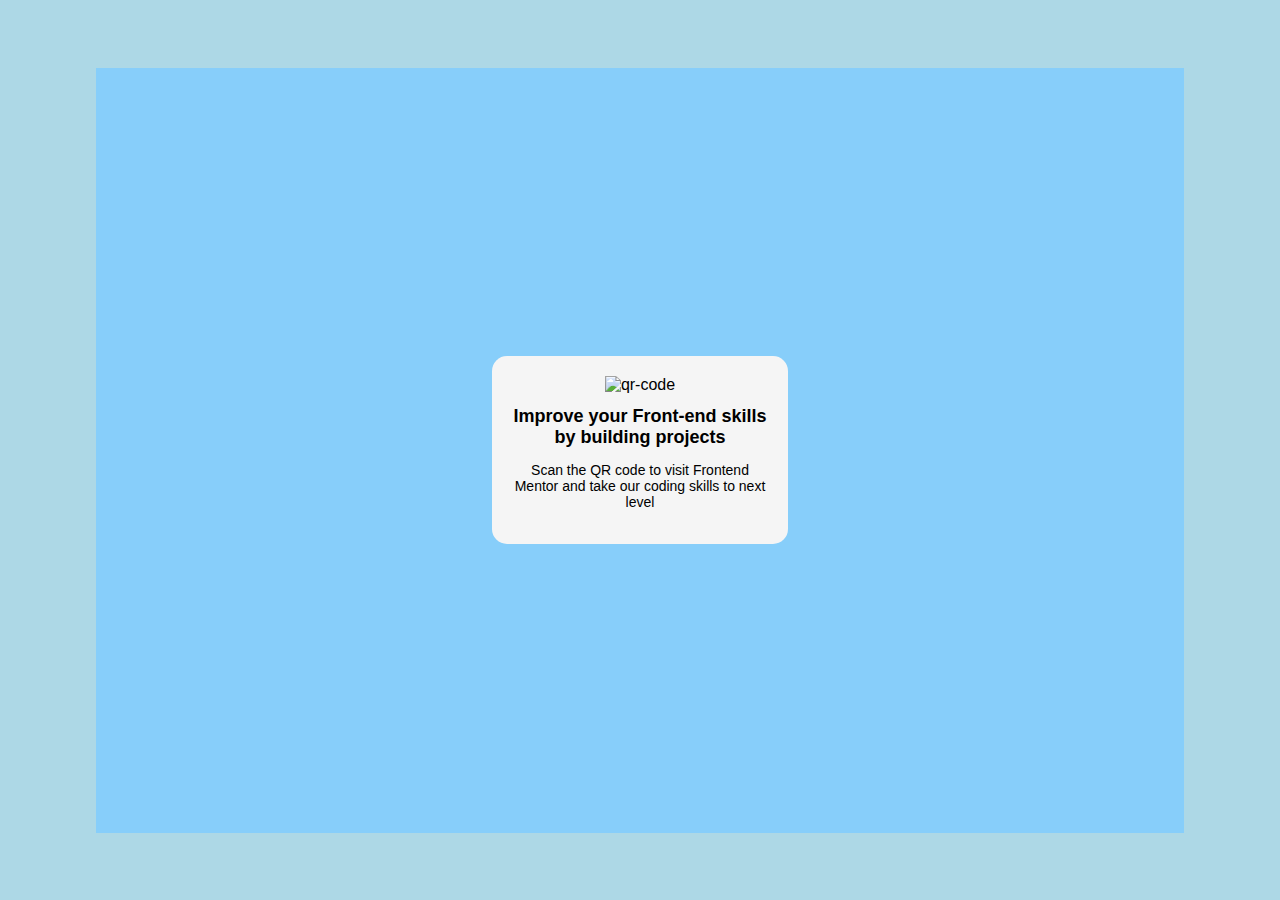
==== index.html @ 5e025c7c "Add files via upload" ====
<!DOCTYPE html>
<html lang="en">
  <head>
    <meta charset="UTF-8" />
    <meta name="viewport" content="width=device-width, initial-scale=1.0" />
    <title>Qr Code Component</title>
    <link rel="stylesheet" href="styles.css" />
  </head>
  <body>
    <div class="Container">
      <div class="Card-Container">
        <div class="Card">
          <img src="/Qr-Code/image-qr-code.png" alt="qr-code" class="qr-code" />
          <h1>
            <strong>Improve your Front-end skills by building projects</strong>
          </h1>
          <p>
            Scan the QR code to visit Frontend Mentor and take our coding skills
            to next level
          </p>
        </div>
      </div>
    </div>
  </body>
</html>
---- styles.css ----
body {
    margin: 0;
    overflow: hidden;
    background-color: lightblue;
    font-family: Arial, sans-serif;
  }
  
  h1 {
    font-size: 18px;
  }
  
  p {
    font-size: 14px;
  }
  
  .Container {
    width: 100vw; /* 100% of viewport width */
    height: 100vh; /* 100% of viewport height */
    display: flex;
    align-items: center;
    justify-content: center;
    /* Other styles like position, padding, margin, etc. can be added as needed */
  }
  
  .Card {
    border-radius: 15px;
    background-color: whitesmoke;
    width: 20vw;
    /* align-items: center; align horizontally the flex items inside the flex container*/
    text-align: center; /* align the text/images horizontally within the flex items*/
    padding: 20px;
    max-width: 400px;
  }
  
  .Card-Container {
    background-color: lightskyblue;
    justify-content: center;
    align-items: center;
    display: flex;
    width: 85vw;
    height: 85vh;
  }
  
  .qr-code {
    width: 100%;
    height: auto;
  }
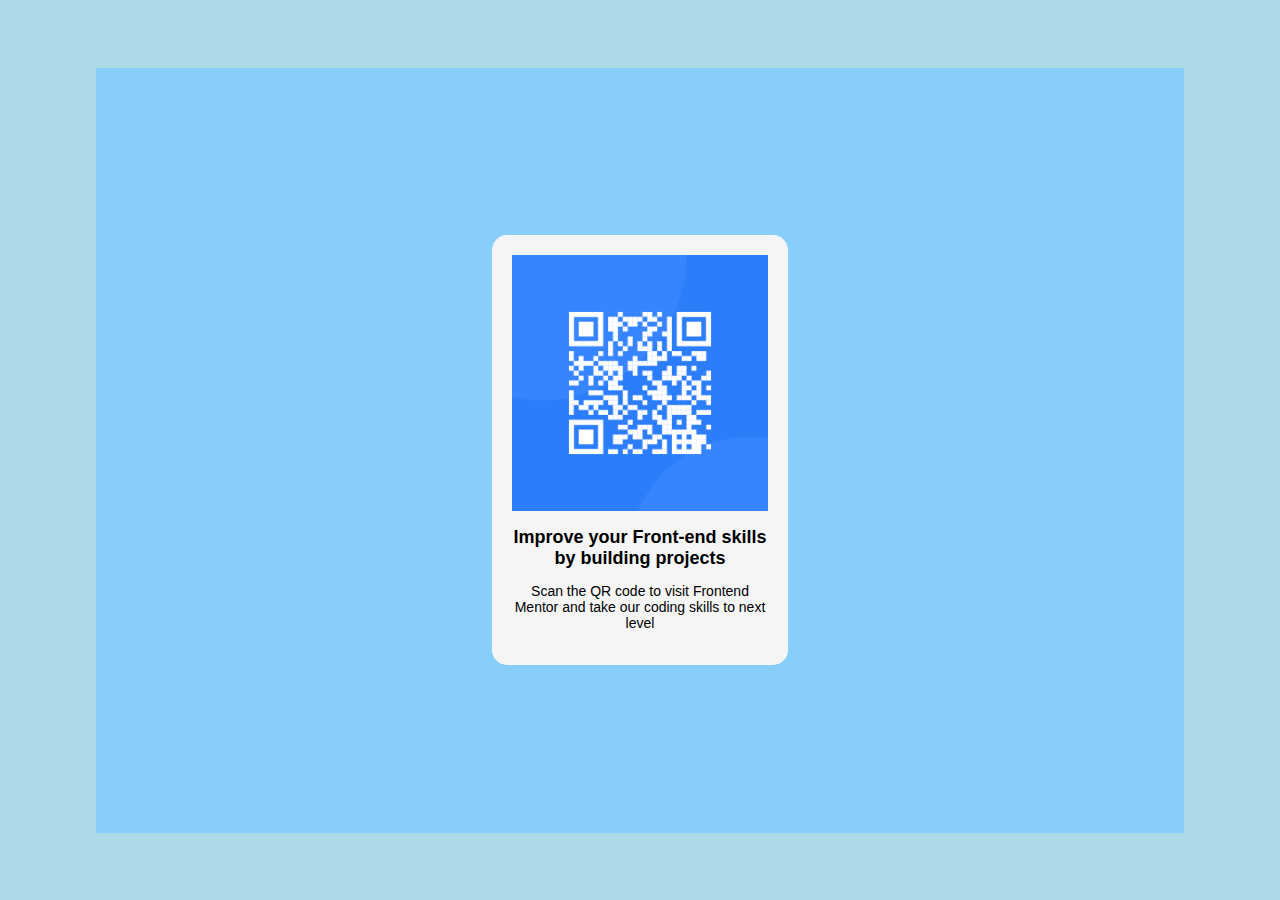
==== commit c6320da4: "Update index.html" ====
--- a/index.html
+++ b/index.html
@@ -10,7 +10,7 @@
     <div class="Container">
       <div class="Card-Container">
         <div class="Card">
-          <img src="/Qr-Code/image-qr-code.png" alt="qr-code" class="qr-code" />
+          <img src="Test Website/image-qr-code.png" alt="qr-code" class="qr-code" />
           <h1>
             <strong>Improve your Front-end skills by building projects</strong>
           </h1>
@@ -22,4 +22,4 @@
       </div>
     </div>
   </body>
-</html>+</html>
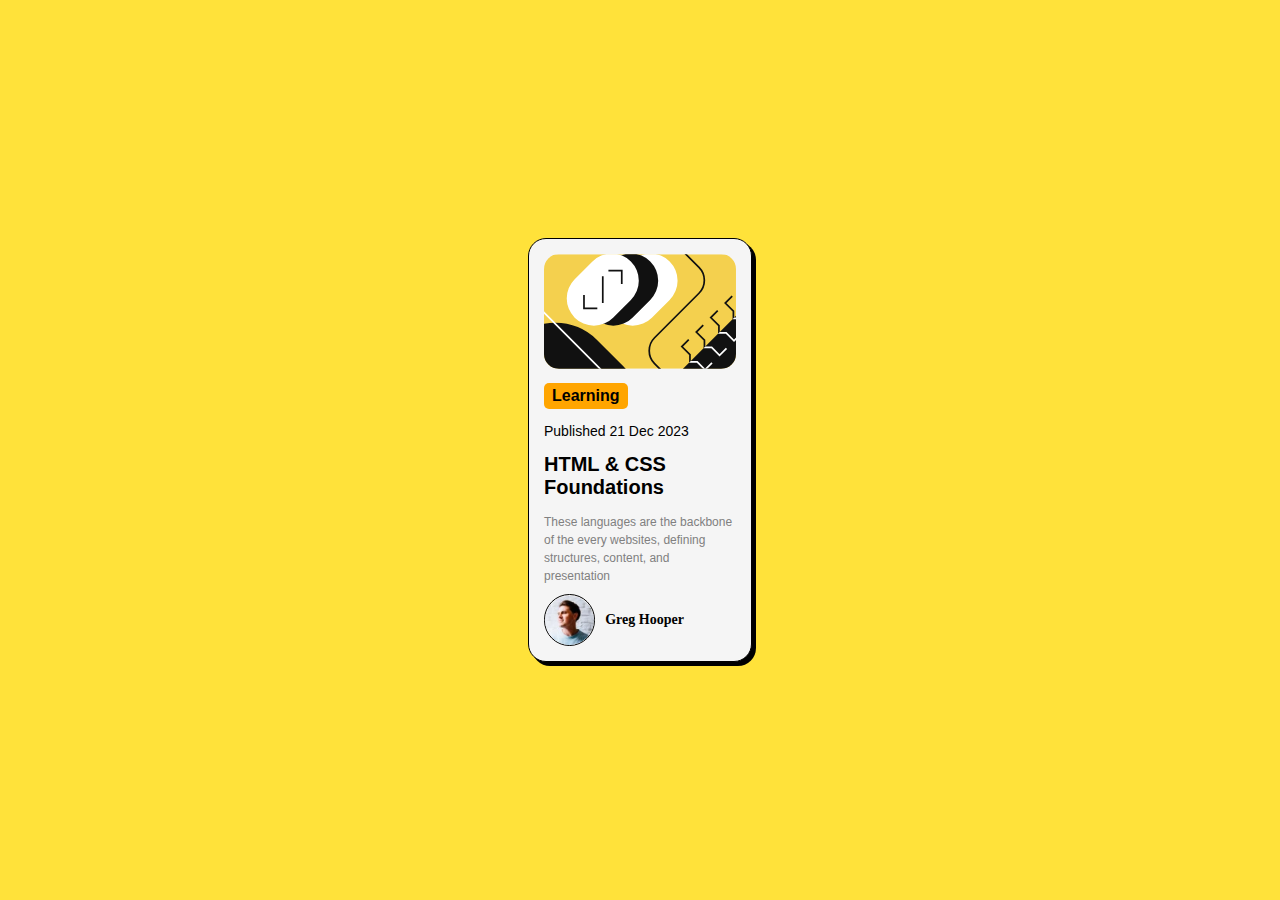
==== commit 35f68a57: "Changing Index in main folder to host in github" ====
--- a/index.html
+++ b/index.html
@@ -3,23 +3,39 @@
   <head>
     <meta charset="UTF-8" />
     <meta name="viewport" content="width=device-width, initial-scale=1.0" />
-    <title>Qr Code Component</title>
+    <title>Blog Preview Card</title>
     <link rel="stylesheet" href="styles.css" />
+    <link
+      rel="icon"
+      type="image/png"
+      sizes="32x32"
+      href="Blog Preview Card/assets/images/favicon-32x32.png"
+    />
   </head>
   <body>
-    <div class="Container">
-      <div class="Card-Container">
+    <main>
+      <div class="Main-Container">
         <div class="Card">
-          <img src="Test Website/image-qr-code.png" alt="qr-code" class="qr-code" />
-          <h1>
-            <strong>Improve your Front-end skills by building projects</strong>
-          </h1>
-          <p>
-            Scan the QR code to visit Frontend Mentor and take our coding skills
-            to next level
-          </p>
+          <div class="Card-Image">
+            <img
+              src="Blog Preview Card/assets/images/illustration-article.svg"
+              alt="Illustration"
+              class="Illustration"
+            />
+          </div>
+          <div class="Card-content">
+            <span class="Tags">Learning</span>
+            <p>Published 21 Dec 2023</p>
+            <h1>HTML & CSS Foundations</h1>
+            <span class="Description">These languages are the backbone of the every websites, defining structures, content, and presentation</span>
+          </div>
+          <div class="Footer">
+            <img src="Blog Preview Card/assets/images/image-avatar.webp" alt="Avatar" class="Avatar">
+            <span class="Avatar-Description">Greg Hooper</span>
+          </div>
         </div>
       </div>
-    </div>
+    </main>
+    
   </body>
 </html>
--- a/styles.css
+++ b/styles.css
@@ -1,48 +1,85 @@
 body {
-    margin: 0;
-    overflow: hidden;
-    background-color: lightblue;
-    font-family: Arial, sans-serif;
-  }
-  
-  h1 {
-    font-size: 18px;
-  }
-  
-  p {
-    font-size: 14px;
-  }
-  
-  .Container {
-    width: 100vw; /* 100% of viewport width */
-    height: 100vh; /* 100% of viewport height */
-    display: flex;
-    align-items: center;
-    justify-content: center;
-    /* Other styles like position, padding, margin, etc. can be added as needed */
-  }
-  
-  .Card {
-    border-radius: 15px;
-    background-color: whitesmoke;
-    width: 20vw;
-    /* align-items: center; align horizontally the flex items inside the flex container*/
-    text-align: center; /* align the text/images horizontally within the flex items*/
-    padding: 20px;
-    max-width: 400px;
-  }
-  
-  .Card-Container {
-    background-color: lightskyblue;
-    justify-content: center;
-    align-items: center;
-    display: flex;
-    width: 85vw;
-    height: 85vh;
-  }
-  
-  .qr-code {
-    width: 100%;
-    height: auto;
-  }
-  +  background-color: rgb(255, 226, 58);
+  margin: 0;
+}
+
+.Main-Container {
+  display: flex;
+  justify-content: center;
+  align-items: center;
+  width: 100vw;
+  height: 100vh;
+}
+
+.Card {
+  border-radius: 18px;
+  background-color: whitesmoke;
+  display: flex;
+  flex-direction: column;
+  width: 15%;
+  height: auto;
+  padding: 15px;
+  box-shadow: 4px 4px;
+  border: 1px solid;
+}
+
+.Card-Image{
+  width: 100%;
+  text-align: justify;
+}
+
+.Illustration {
+  width: 100%;
+  height: auto;
+  border-radius: 15px;
+}
+
+.Card-content{
+  display: block;
+  font-family: 'Gill Sans', 'Gill Sans MT', Calibri, 'Trebuchet MS', sans-serif
+}
+
+.Card-content > h1 {
+  font-size: 20px;
+  font-weight: bolder;
+}
+
+.Card-content > p {
+  font-size: 14px;
+  font-weight: 500;
+}
+
+.Tags{
+  display: inline-block;
+  background-color: orange;
+  border-radius: 5px;
+  font-weight: bold;
+  padding: 4px 8px 4px 8px;
+  text-align: center;
+  margin-top: 10px;
+}
+
+.Description{
+  font-size: 12px;
+  font-weight: 200;
+  color: grey;
+}
+
+.Footer{
+  display: flex;
+  align-items: center;
+  margin-top: 10px;
+}
+
+.Avatar{
+  border: 1px solid;
+  border-radius: 50px;
+  max-width: 50px;
+  max-height: 50px;
+  margin-right: 10px;
+}
+
+.Avatar-Description{
+  font-size: 14px;
+  font-weight: bolder;
+}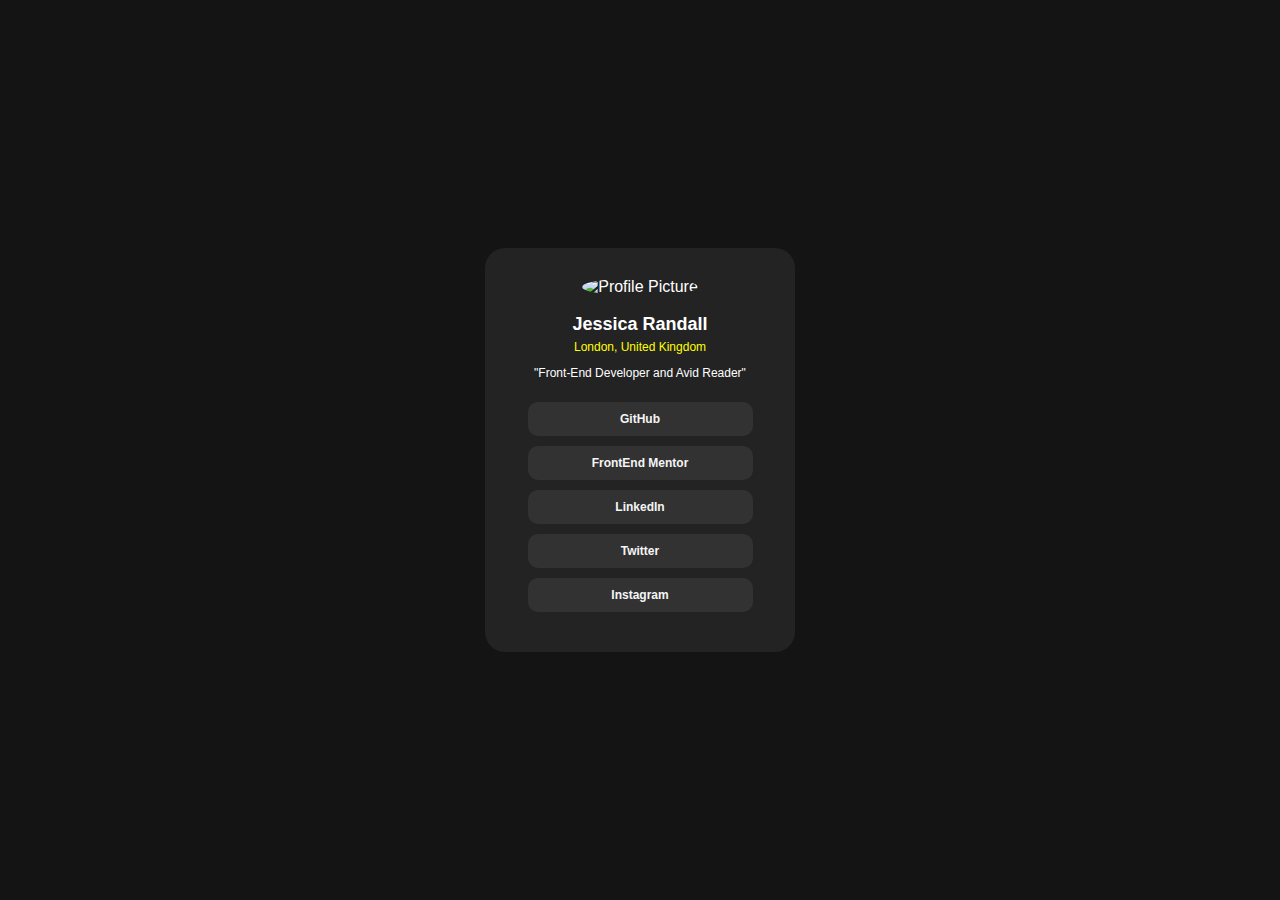
==== commit 3ad4d4b1: "Change index to Social Link Profile to Host" ====
--- a/index.html
+++ b/index.html
@@ -3,39 +3,35 @@
   <head>
     <meta charset="UTF-8" />
     <meta name="viewport" content="width=device-width, initial-scale=1.0" />
-    <title>Blog Preview Card</title>
+    <title>Social Link Profile</title>
     <link rel="stylesheet" href="styles.css" />
-    <link
-      rel="icon"
-      type="image/png"
-      sizes="32x32"
-      href="Blog Preview Card/assets/images/favicon-32x32.png"
-    />
+    <link rel="icon" href="assets/images/favicon-32x32.png" />
   </head>
   <body>
-    <main>
-      <div class="Main-Container">
-        <div class="Card">
-          <div class="Card-Image">
-            <img
-              src="Blog Preview Card/assets/images/illustration-article.svg"
-              alt="Illustration"
-              class="Illustration"
-            />
-          </div>
-          <div class="Card-content">
-            <span class="Tags">Learning</span>
-            <p>Published 21 Dec 2023</p>
-            <h1>HTML & CSS Foundations</h1>
-            <span class="Description">These languages are the backbone of the every websites, defining structures, content, and presentation</span>
-          </div>
-          <div class="Footer">
-            <img src="Blog Preview Card/assets/images/image-avatar.webp" alt="Avatar" class="Avatar">
-            <span class="Avatar-Description">Greg Hooper</span>
-          </div>
+    <main class="Container">
+      <div class="Card">
+        <div class="Avatar">
+          <img
+            src="assets/images/avatar-jessica.jpeg"
+            alt="Profile Picture"
+            class="Profile"
+          />
+        </div>
+        <div class="Description">
+          <p class="Profile-Name">Jessica Randall</p>
+          <p class="Profile-Location">London, United Kingdom</p>
+          <p class="Profile-Description">
+            "Front-End Developer and Avid Reader"
+          </p>
+        </div>
+        <div class="Links">
+          <a href="https://github.com/kiryu130">GitHub</a>
+          <a href="https://www.frontendmentor.io/home">FrontEnd Mentor</a>
+          <a href="https://www.linkedin.com/">LinkedIn</a>
+          <a href="https://www.google.com/">Twitter</a>
+          <a href="https://www.instagram.com/">Instagram</a>
         </div>
       </div>
     </main>
-    
   </body>
 </html>
--- a/styles.css
+++ b/styles.css
@@ -1,9 +1,11 @@
 body {
-  background-color: rgb(255, 226, 58);
-  margin: 0;
+  background-color: #141414;
+  margin: 0px;
+  color: white;
+  font-family: sans-serif;
 }
 
-.Main-Container {
+.Container {
   display: flex;
   justify-content: center;
   align-items: center;
@@ -12,74 +14,73 @@
 }
 
 .Card {
-  border-radius: 18px;
-  background-color: whitesmoke;
+  background-color: rgb(35, 35, 35);
+  border-radius: 20px;
   display: flex;
-  flex-direction: column;
-  width: 15%;
+  justify-content: center;
+  align-items: center;
+  flex-wrap: wrap;
+  width: 90%;
   height: auto;
-  padding: 15px;
-  box-shadow: 4px 4px;
-  border: 1px solid;
+  max-width: 250px;
+  max-height: 800px;
+  padding: 30px;
 }
 
-.Card-Image{
-  width: 100%;
-  text-align: justify;
+.Avatar {
+  text-align: center;
+  width: 90%;
 }
 
-.Illustration {
-  width: 100%;
+.Profile {
+  border-radius: 50%;
+  width: 30%;
   height: auto;
-  border-radius: 15px;
 }
 
-.Card-content{
-  display: block;
-  font-family: 'Gill Sans', 'Gill Sans MT', Calibri, 'Trebuchet MS', sans-serif
+.Description {
+  text-align: center;
+  width: 90%;
 }
 
-.Card-content > h1 {
-  font-size: 20px;
-  font-weight: bolder;
+.Profile-Name {
+  font-size: 18px;
+  margin-bottom: 0;
+  font-weight: bold;
 }
 
-.Card-content > p {
-  font-size: 14px;
-  font-weight: 500;
+.Profile-Location {
+  font-size: 12px;
+  color: yellow;
+  margin-top: 5px;
 }
 
-.Tags{
-  display: inline-block;
-  background-color: orange;
-  border-radius: 5px;
-  font-weight: bold;
-  padding: 4px 8px 4px 8px;
-  text-align: center;
-  margin-top: 10px;
+.Profile-Description {
+  font-size: 12px;
 }
 
-.Description{
-  font-size: 12px;
-  font-weight: 200;
-  color: grey;
+.Links {
+  width: 90%;
+  /* display: block; */
+  text-align: center;
 }
 
-.Footer{
-  display: flex;
-  align-items: center;
-  margin-top: 10px;
+.Links > a {
+  display: block;
+  background-color: #323232;
+  color: whitesmoke;
+  border-radius: 10px;
+  padding: 10px;
+  margin: 10px 0px 10px 0px;
+  text-decoration: none; /* Remove underline */
+  font-size: 12px;
+  font-weight: bold;
 }
 
-.Avatar{
-  border: 1px solid;
-  border-radius: 50px;
-  max-width: 50px;
-  max-height: 50px;
-  margin-right: 10px;
+/* .Links > a:visited {
+  color: red;
+} */
+
+.Links > a:hover {
+  color: gold;
 }
-
-.Avatar-Description{
-  font-size: 14px;
-  font-weight: bolder;
-}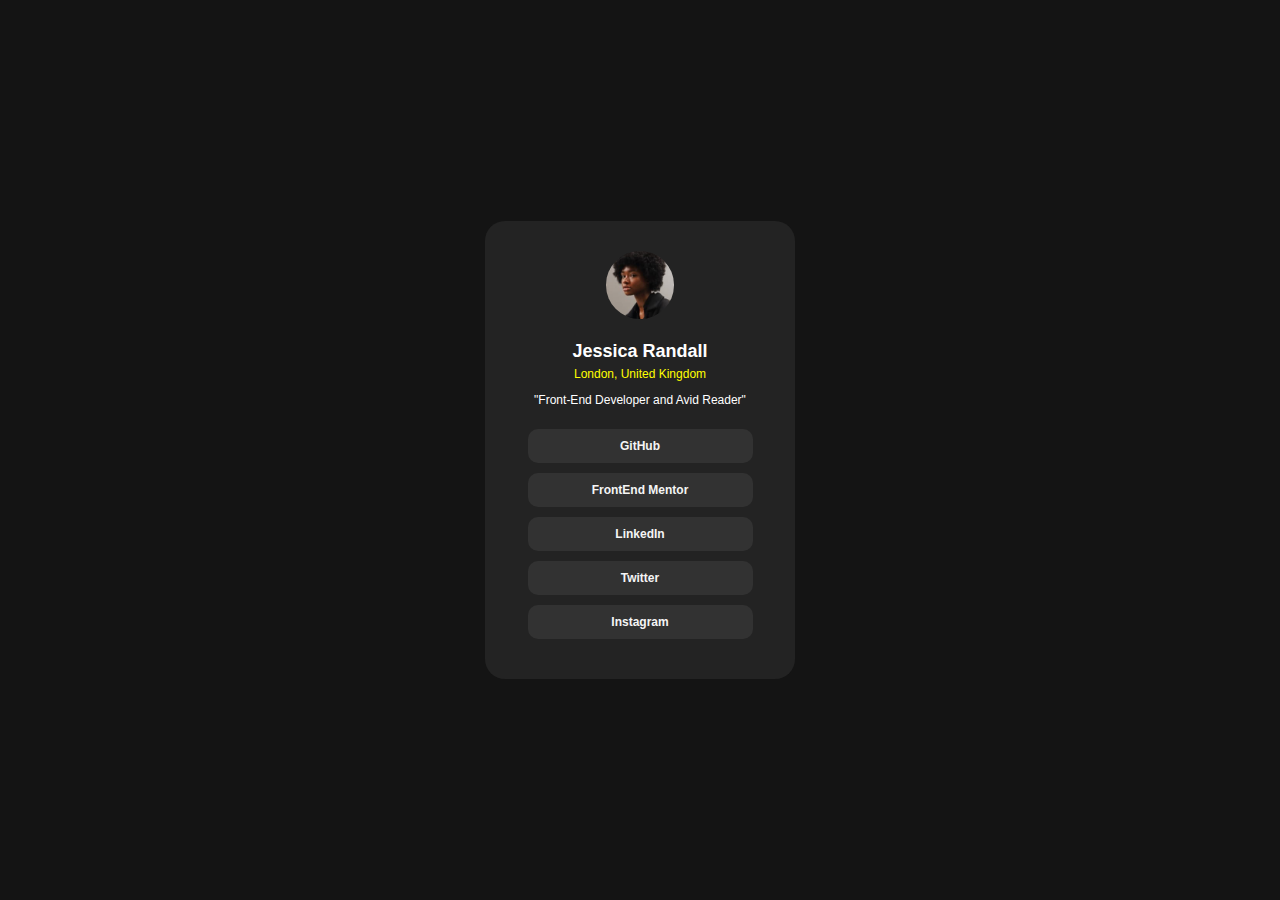
==== commit 7e5a67c0: "Adjust images path" ====
--- a/index.html
+++ b/index.html
@@ -5,14 +5,17 @@
     <meta name="viewport" content="width=device-width, initial-scale=1.0" />
     <title>Social Link Profile</title>
     <link rel="stylesheet" href="styles.css" />
-    <link rel="icon" href="assets/images/favicon-32x32.png" />
+    <link
+      rel="icon"
+      href="/Social Link Profile/assets/images/favicon-32x32.png"
+    />
   </head>
   <body>
     <main class="Container">
       <div class="Card">
         <div class="Avatar">
           <img
-            src="assets/images/avatar-jessica.jpeg"
+            src="/Social Link Profile/assets/images/avatar-jessica.jpeg"
             alt="Profile Picture"
             class="Profile"
           />
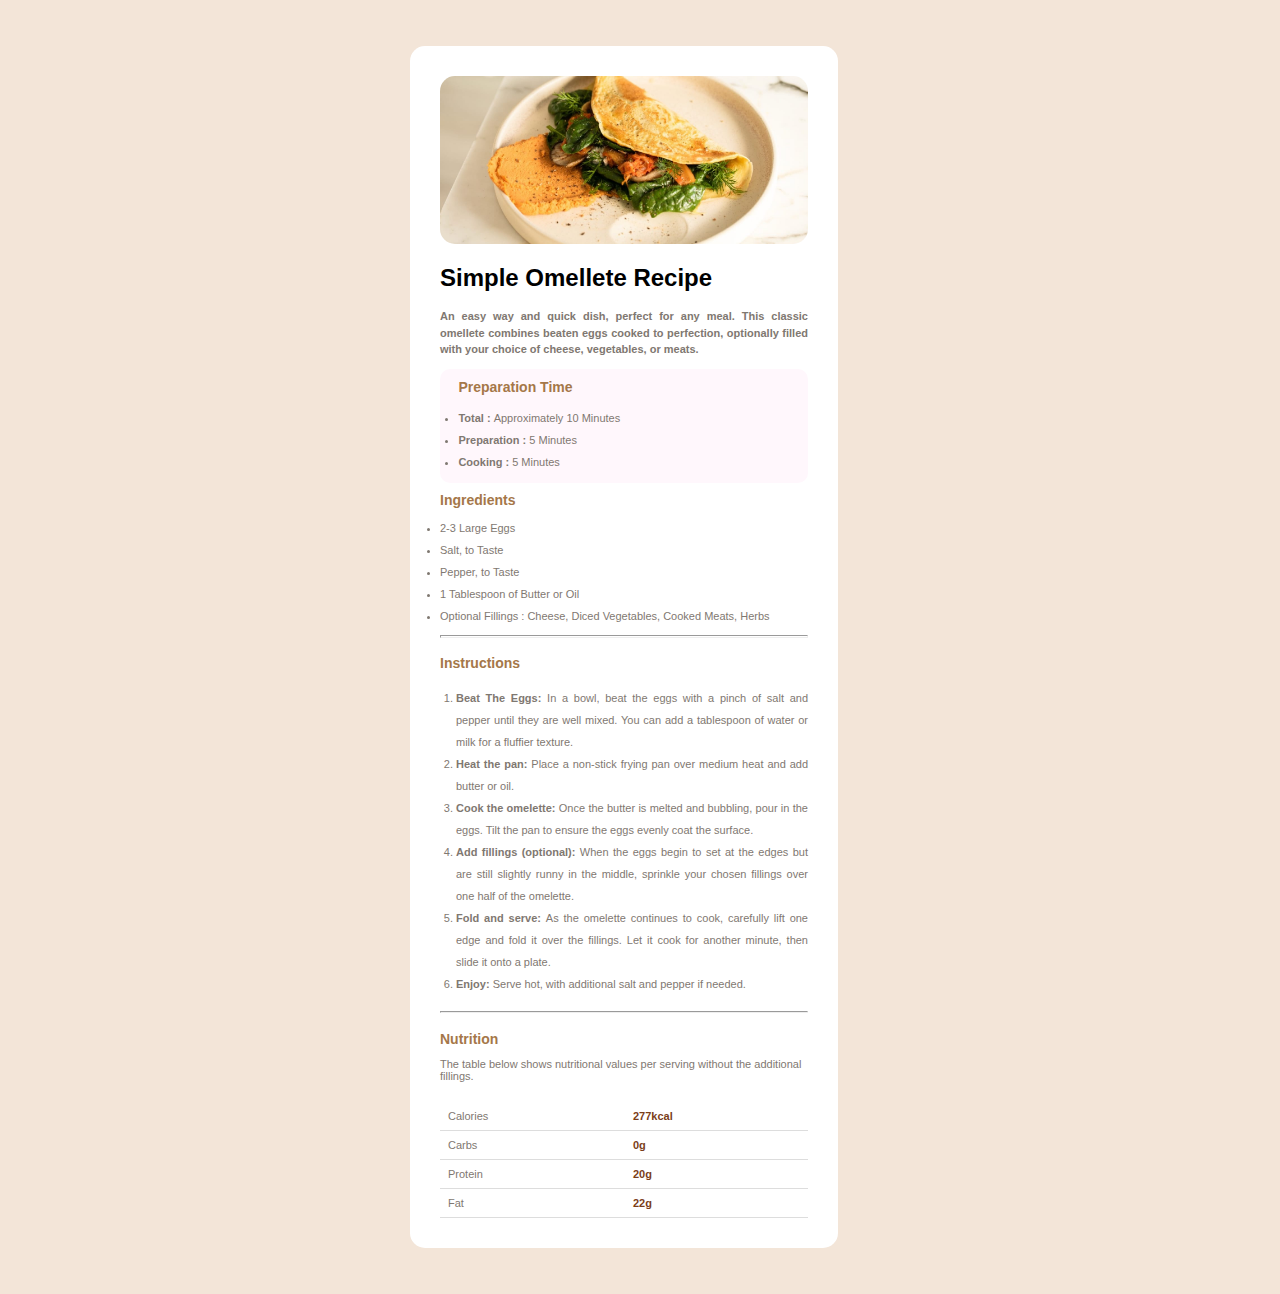
==== commit 3217b54a: "Finished Recipe Page & update Index Home for Hosting" ====
--- a/index.html
+++ b/index.html
@@ -3,38 +3,105 @@
   <head>
     <meta charset="UTF-8" />
     <meta name="viewport" content="width=device-width, initial-scale=1.0" />
-    <title>Social Link Profile</title>
+    <title>Recipe Page</title>
     <link rel="stylesheet" href="styles.css" />
-    <link
-      rel="icon"
-      href="/Social Link Profile/assets/images/favicon-32x32.png"
-    />
+    <link rel="icon" href="Recipe Page/assets/images/favicon-32x32.png" />
   </head>
   <body>
     <main class="Container">
-      <div class="Card">
-        <div class="Avatar">
-          <img
-            src="/Social Link Profile/assets/images/avatar-jessica.jpeg"
-            alt="Profile Picture"
-            class="Profile"
-          />
+      <section class="Menu">
+        <div class="Card">
+          <div class="Card-Menu">
+            <img
+              src="Recipe Page/assets/images/image-omelette.jpeg"
+              alt="Omellete"
+              class="Card-Image"
+            />
+            <h1>Simple Omellete Recipe</h1>
+            <p>
+              An easy way and quick dish, perfect for any meal. This classic
+              omellete combines beaten eggs cooked to perfection, optionally
+              filled with your choice of cheese, vegetables, or meats.
+            </p>
+          </div>
+          <div class="Card-Preparation">
+            <h2>Preparation Time</h2>
+            <li><strong>Total : </strong>Approximately 10 Minutes</li>
+            <li><strong>Preparation : </strong>5 Minutes</li>
+            <li><strong>Cooking : </strong>5 Minutes</li>
+          </div>
+          <div class="Card-Ingredients">
+            <h1>Ingredients</h1>
+            <li>2-3 Large Eggs</li>
+            <li>Salt, to Taste</li>
+            <li>Pepper, to Taste</li>
+            <li>1 Tablespoon of Butter or Oil</li>
+            <li>
+              Optional Fillings : Cheese, Diced Vegetables, Cooked Meats, Herbs
+            </li>
+            <hr />
+          </div>
+          <div class="Card-Instructions">
+            <h1>Instructions</h1>
+            <ol>
+              <li>
+                <strong>Beat The Eggs: </strong>In a bowl, beat the eggs with a
+                pinch of salt and pepper until they are well mixed. You can add
+                a tablespoon of water or milk for a fluffier texture.
+              </li>
+              <li>
+                <strong>Heat the pan: </strong>Place a non-stick frying pan over
+                medium heat and add butter or oil.
+              </li>
+              <li>
+                <strong>Cook the omelette: </strong>Once the butter is melted
+                and bubbling, pour in the eggs. Tilt the pan to ensure the eggs
+                evenly coat the surface.
+              </li>
+              <li>
+                <strong>Add fillings (optional): </strong>When the eggs begin to
+                set at the edges but are still slightly runny in the middle,
+                sprinkle your chosen fillings over one half of the omelette.
+              </li>
+              <li>
+                <strong>Fold and serve: </strong>As the omelette continues to
+                cook, carefully lift one edge and fold it over the fillings. Let
+                it cook for another minute, then slide it onto a plate.
+              </li>
+              <li>
+                <strong>Enjoy: </strong>Serve hot, with additional salt and
+                pepper if needed.
+              </li>
+            </ol>
+            <hr />
+          </div>
+          <div class="Card-Nutrition">
+            <h1>Nutrition</h1>
+            <p>
+              The table below shows nutritional values per serving without the
+              additional fillings.
+            </p>
+            <table>
+              <tr>
+                <td>Calories</td>
+                <td class="Card-Nutrition-Value">277kcal</td>
+              </tr>
+              <tr>
+                <td>Carbs</td>
+                <td class="Card-Nutrition-Value">0g</td>
+              </tr>
+              <tr>
+                <td>Protein</td>
+                <td class="Card-Nutrition-Value">20g</td>
+              </tr>
+              <tr>
+                <td>Fat</td>
+                <td class="Card-Nutrition-Value">22g</td>
+              </tr>
+            </table>
+          </div>
         </div>
-        <div class="Description">
-          <p class="Profile-Name">Jessica Randall</p>
-          <p class="Profile-Location">London, United Kingdom</p>
-          <p class="Profile-Description">
-            "Front-End Developer and Avid Reader"
-          </p>
-        </div>
-        <div class="Links">
-          <a href="https://github.com/kiryu130">GitHub</a>
-          <a href="https://www.frontendmentor.io/home">FrontEnd Mentor</a>
-          <a href="https://www.linkedin.com/">LinkedIn</a>
-          <a href="https://www.google.com/">Twitter</a>
-          <a href="https://www.instagram.com/">Instagram</a>
-        </div>
-      </div>
+      </section>
     </main>
   </body>
 </html>
--- a/styles.css
+++ b/styles.css
@@ -1,7 +1,6 @@
 body {
-  background-color: #141414;
   margin: 0px;
-  color: white;
+  background-color: #f3e5d8;
   font-family: sans-serif;
 }
 
@@ -9,78 +8,143 @@
   display: flex;
   justify-content: center;
   align-items: center;
-  width: 100vw;
-  height: 100vh;
 }
 
 .Card {
-  background-color: rgb(35, 35, 35);
-  border-radius: 20px;
   display: flex;
   justify-content: center;
   align-items: center;
+  width: 80%;
+  height: auto;
+  max-width: 400px;
+  background-color: white;
+  border-radius: 15px;
+  padding: 30px;
   flex-wrap: wrap;
-  width: 90%;
-  height: auto;
-  max-width: 250px;
-  max-height: 800px;
-  padding: 30px;
+  margin: 10% 0px 10% 0px;
 }
 
-.Avatar {
-  text-align: center;
-  width: 90%;
+.Card-Menu {
+  text-align: left;
 }
 
-.Profile {
-  border-radius: 50%;
-  width: 30%;
+.Card-Menu > p {
+  font-size: 11px;
+  font-weight: bold;
+  line-height: 1.5;
+  color: #7f7871;
+  text-align: justify;
+}
+
+.Card-Menu > h1 {
+  font-size: 24px;
+  font-weight: bold;
+}
+
+.Card-Image {
+  width: 100%;
+  height: auto;
+  border-radius: 15px;
+}
+
+.Card-Preparation {
+  width: 100%;
+  height: auto;
+  border-radius: 10px;
+  background-color: #fff7fc;
+  padding: 10px 0px 10px 5%;
+}
+
+.Card-Preparation > h2 {
+  font-size: 14px;
+  font-weight: bold;
+  margin-top: 0px;
+  color: #a57749;
+}
+
+.Card-Preparation > li {
+  font-size: 11px;
+  line-height: 2;
+  color: #7f7871;
+}
+
+.Card-Ingredients {
+  width: 100%;
+  height: auto;
+  text-align: left;
+}
+
+.Card-Ingredients > h1 {
+  font-size: 14px;
+  font-weight: bold;
+  color: #a57749;
+}
+
+.Card-Ingredients > li {
+  font-size: 11px;
+  line-height: 2;
+  color: #7f7871;
+}
+
+.Card-Ingredients > hr {
+  color: #7f7871;
+  height: 0.5px;
+}
+
+.Card-Instructions {
+  width: 100%;
+  height: auto;
+  text-align: left;
+}
+
+.Card-Instructions > h1 {
+  font-size: 14px;
+  font-weight: bold;
+  color: #a57749;
+}
+
+.Card-Instructions > ol {
+  padding-left: 1em;
+  text-align: justify;
+}
+
+.Card-Instructions > ol > li {
+  font-size: 11px;
+  line-height: 2;
+  color: #7f7871;
+}
+
+.Card-Nutrition {
+  width: 100%;
   height: auto;
 }
 
-.Description {
-  text-align: center;
-  width: 90%;
+.Card-Nutrition > h1 {
+  color: #a57749;
+  font-size: 14px;
+  margin-bottom: 10px;
 }
 
-.Profile-Name {
-  font-size: 18px;
-  margin-bottom: 0;
-  font-weight: bold;
+.Card-Nutrition > p {
+  color: #7f7871;
+  font-size: 11px;
+  margin-bottom: 20px;
 }
 
-.Profile-Location {
-  font-size: 12px;
-  color: yellow;
-  margin-top: 5px;
+.Card-Nutrition > table {
+  width: 100%;
+  border-collapse: collapse;
 }
 
-.Profile-Description {
-  font-size: 12px;
+td {
+  /* used because using .Card-Nutrition > table > tbody etc will be too long */
+  padding: 8px;
+  border-bottom: 1px solid #ddd;
+  font-size: 11px;
+  color: #7f7871;
 }
 
-.Links {
-  width: 90%;
-  /* display: block; */
-  text-align: center;
+.Card-Nutrition-Value {
+  font-weight: bold;
+  color: #7b3e19;
 }
-
-.Links > a {
-  display: block;
-  background-color: #323232;
-  color: whitesmoke;
-  border-radius: 10px;
-  padding: 10px;
-  margin: 10px 0px 10px 0px;
-  text-decoration: none; /* Remove underline */
-  font-size: 12px;
-  font-weight: bold;
-}
-
-/* .Links > a:visited {
-  color: red;
-} */
-
-.Links > a:hover {
-  color: gold;
-}
